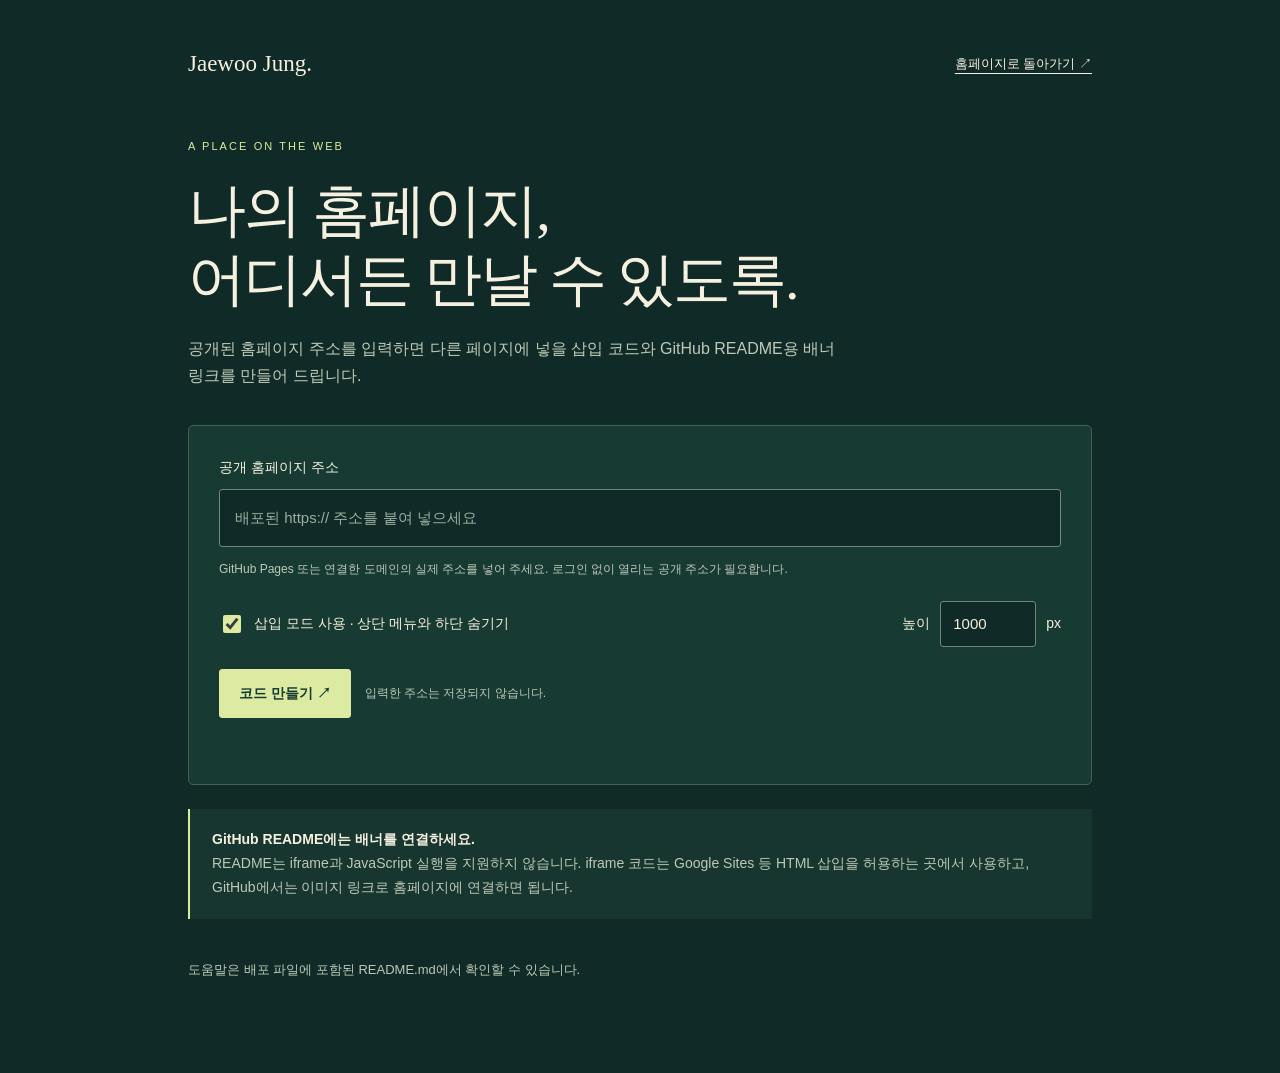
==== embed.html @ 0689e4d8 "Publish personal mathematics homepage" ====
<!doctype html>
<html lang="ko">
<head>
  <meta charset="utf-8">
  <meta name="viewport" content="width=device-width,initial-scale=1">
  <meta name="description" content="공개 홈페이지의 iframe 삽입 코드와 GitHub README 배너 링크를 만드는 도구">
  <meta name="robots" content="noindex">
  <title>홈페이지 연결하기 — Jaewoo Jung</title>
  <style>
    :root{color-scheme:dark;--bg:#102b27;--panel:#173a33;--cream:#f5f0df;--muted:#bdc9b8;--line:#476056;--accent:#dceba1;--ink:#173a33}
    *{box-sizing:border-box}body{margin:0;background:var(--bg);color:var(--cream);font-family:Arial,"Apple SD Gothic Neo","Malgun Gothic",sans-serif;line-height:1.7}a{color:inherit;text-underline-offset:5px}main{max-width:960px;margin:auto;padding:44px 28px 80px}.topline{display:flex;justify-content:space-between;gap:24px;align-items:center;padding-bottom:42px;font-size:13px}.wordmark{font-family:Georgia,serif;font-size:23px;text-decoration:none}.eyebrow{color:var(--accent);font-size:11px;letter-spacing:.19em;text-transform:uppercase}h1{font-family:Georgia,"Apple SD Gothic Neo",serif;font-size:clamp(34px,6vw,58px);font-weight:400;line-height:1.2;letter-spacing:-.035em;margin:20px 0}h2{font-size:19px;line-height:1.4;margin:0}p{margin:12px 0}.intro{color:var(--muted);max-width:650px;font-size:16px}form{margin:36px 0 24px;padding:30px;border:1px solid var(--line);background:var(--panel);border-radius:5px}label{font-size:14px;display:block;margin-bottom:9px}.url-input,input[type=number]{width:100%;border:1px solid #718578;border-radius:3px;padding:15px;color:var(--cream);background:#102b27;font:inherit;font-size:15px}.url-input::placeholder{color:#9cad9e}input:focus-visible,button:focus-visible,a:focus-visible,textarea:focus-visible{outline:3px solid var(--accent);outline-offset:4px}.hint{font-size:12px;color:var(--muted)}.options{display:flex;flex-wrap:wrap;gap:24px;align-items:center;margin:22px 0}.check{display:flex;gap:10px;align-items:center;flex:1;min-width:230px;margin:0}.check input{width:18px;height:18px;accent-color:var(--accent)}.height{display:flex;align-items:center;gap:10px;margin:0;white-space:nowrap}.height input{width:96px;padding:9px 12px}.buttons{display:flex;align-items:center;flex-wrap:wrap;gap:14px}button{border:1px solid var(--accent);border-radius:3px;background:var(--accent);color:var(--ink);padding:12px 19px;font:inherit;font-size:14px;font-weight:700;cursor:pointer}button:hover{filter:brightness(1.08)}button.secondary{background:transparent;color:var(--cream);border-color:var(--line)}.error{color:#ffcfb7;min-height:1.7em;margin:12px 0 0;font-size:14px}.notice{padding:19px 22px;border-left:2px solid var(--accent);font-size:14px;background:#17362f;color:var(--muted)}.notice strong{color:var(--cream)}.output{margin-top:30px;border-top:1px solid var(--line);padding-top:28px}.output-header{display:flex;justify-content:space-between;align-items:center;gap:16px;margin-bottom:14px}textarea{display:block;width:100%;resize:vertical;min-height:150px;background:#0c221e;border:1px solid var(--line);border-radius:3px;color:#dceba1;padding:18px;font:13px/1.75 ui-monospace,SFMono-Regular,Menlo,monospace;word-break:break-all}.status{color:var(--accent);font-size:13px;min-height:1.7em;margin:10px 0}.preview-wrap{margin-top:20px;background:var(--cream);border:1px solid var(--line);border-radius:5px;overflow:hidden}.preview-wrap iframe{width:100%;display:block;border:0}.back{margin-top:40px;font-size:13px;color:var(--muted)}[hidden]{display:none!important}@media(max-width:600px){main{padding:25px 18px 50px}.topline{padding-bottom:28px}form{padding:20px}.output-header{align-items:flex-start;flex-direction:column}.options{gap:18px}.output-header button{font-size:12px}.intro{font-size:14px}}
  </style>
</head>
<body>
  <main>
    <nav class="topline" aria-label="페이지 탐색"><a class="wordmark" href="./">Jaewoo Jung<span aria-hidden="true">.</span></a><a href="./">홈페이지로 돌아가기 ↗</a></nav>
    <p class="eyebrow">A place on the web</p>
    <h1>나의 홈페이지,<br>어디서든 만날 수 있도록.</h1>
    <p class="intro">공개된 홈페이지 주소를 입력하면 다른 페이지에 넣을 삽입 코드와 GitHub README용 배너 링크를 만들어 드립니다.</p>
    <form id="generator" novalidate>
      <label for="site-url">공개 홈페이지 주소</label>
      <input class="url-input" id="site-url" type="url" inputmode="url" autocomplete="url" placeholder="배포된 https:// 주소를 붙여 넣으세요" required aria-describedby="url-hint form-error">
      <p class="hint" id="url-hint">GitHub Pages 또는 연결한 도메인의 실제 주소를 넣어 주세요. 로그인 없이 열리는 공개 주소가 필요합니다.</p>
      <div class="options">
        <label class="check"><input id="embed-mode" type="checkbox" checked>삽입 모드 사용 · 상단 메뉴와 하단 숨기기</label>
        <label class="height" for="frame-height">높이 <input id="frame-height" type="number" min="480" max="2400" step="20" value="1000" inputmode="numeric"> px</label>
      </div>
      <div class="buttons"><button type="submit">코드 만들기 <span aria-hidden="true">↗</span></button><span class="hint">입력한 주소는 저장되지 않습니다.</span></div>
      <p class="error" id="form-error" role="alert"></p>
    </form>
    <aside class="notice"><strong>GitHub README에는 배너를 연결하세요.</strong><br>README는 iframe과 JavaScript 실행을 지원하지 않습니다. iframe 코드는 Google Sites 등 HTML 삽입을 허용하는 곳에서 사용하고, GitHub에서는 이미지 링크로 홈페이지에 연결하면 됩니다.</aside>
    <section id="results" hidden aria-label="생성된 삽입 코드">
      <div class="output">
        <div class="output-header"><h2>01 / 다른 페이지에 삽입</h2><button type="button" class="secondary" data-copy="iframe-code">iframe 코드 복사</button></div>
        <label for="iframe-code" class="hint">부모 페이지 너비에 맞춰 조절됩니다. 내용이 길면 프레임 안에서 스크롤할 수 있습니다.</label>
        <textarea id="iframe-code" readonly spellcheck="false"></textarea>
      </div>
      <div class="output">
        <div class="output-header"><h2>02 / GitHub README에 연결</h2><button type="button" class="secondary" data-copy="readme-code">README 코드 복사</button></div>
        <label for="readme-code" class="hint">홈페이지의 github-banner.svg 이미지를 사용합니다. 배너를 누르면 홈페이지가 열립니다.</label>
        <textarea id="readme-code" readonly spellcheck="false"></textarea>
      </div>
      <p id="copy-status" class="status" role="status" aria-live="polite"></p>
      <div class="buttons"><button id="show-preview" type="button" class="secondary" aria-expanded="false" aria-controls="preview-wrap">미리 보기 열기</button><span class="hint">버튼을 누르면 입력한 외부 홈페이지를 불러옵니다.</span></div>
      <div id="preview-wrap" class="preview-wrap" hidden><iframe id="preview" title="입력한 홈페이지 미리 보기" referrerpolicy="strict-origin-when-cross-origin" sandbox="allow-scripts allow-same-origin allow-popups allow-popups-to-escape-sandbox"></iframe></div>
    </section>
    <p class="back">도움말은 배포 파일에 포함된 README.md에서 확인할 수 있습니다.</p>
    <noscript><p class="notice">이 도구는 코드를 만들기 위해 JavaScript가 필요합니다. README.md의 예시를 직접 수정해 사용할 수도 있습니다.</p></noscript>
  </main>
  <script>
    (() => {
      'use strict';
      const form = document.getElementById('generator');
      const urlInput = document.getElementById('site-url');
      const modeInput = document.getElementById('embed-mode');
      const heightInput = document.getElementById('frame-height');
      const error = document.getElementById('form-error');
      const results = document.getElementById('results');
      const previewWrap = document.getElementById('preview-wrap');
      const preview = document.getElementById('preview');
      const previewButton = document.getElementById('show-preview');
      const copyStatus = document.getElementById('copy-status');
      let preparedUrl = '';
      let preparedHeight = 1000;

      const escapeAttribute = (value) => value.replace(/&/g, '&amp;').replace(/"/g, '&quot;').replace(/</g, '&lt;').replace(/>/g, '&gt;');

      function resetPreview() {
        preview.removeAttribute('src');
        previewWrap.hidden = true;
        previewButton.textContent = '미리 보기 열기';
        previewButton.setAttribute('aria-expanded', 'false');
      }

      form.addEventListener('input', () => {
        results.hidden = true;
        error.textContent = '';
        urlInput.removeAttribute('aria-invalid');
        heightInput.removeAttribute('aria-invalid');
        preparedUrl = '';
        resetPreview();
      });

      form.addEventListener('submit', (event) => {
        event.preventDefault();
        resetPreview();
        results.hidden = true;
        error.textContent = '';
        copyStatus.textContent = '';
        let homepage;
        try {
          homepage = new URL(urlInput.value.trim());
          if (homepage.protocol !== 'https:' || !homepage.hostname || homepage.username || homepage.password) throw new Error('invalid');
        } catch {
          error.textContent = 'https://로 시작하는 올바른 공개 홈페이지 주소를 입력해 주세요.';
          urlInput.setAttribute('aria-invalid', 'true');
          urlInput.focus();
          return;
        }
        const height = Number(heightInput.value);
        if (!Number.isInteger(height) || height < 480 || height > 2400) {
          error.textContent = '높이는 480~2400 사이의 정수로 입력해 주세요.';
          heightInput.setAttribute('aria-invalid', 'true');
          heightInput.focus();
          return;
        }
        // GitHub project URLs are commonly pasted without their final slash.
        if (!homepage.pathname.endsWith('/') && !homepage.pathname.split('/').pop().includes('.')) homepage.pathname += '/';
        homepage.hash = '';
        homepage.searchParams.delete('embed');
        const framed = new URL(homepage.href);
        if (modeInput.checked) framed.searchParams.set('embed', '1');
        const banner = new URL('./github-banner.svg', homepage);
        const iframeCode = '<iframe\n  src="' + escapeAttribute(framed.href) + '"\n  title="Jaewoo Jung — 개인 홈페이지"\n  width="100%"\n  height="' + height + '"\n  loading="lazy"\n  referrerpolicy="strict-origin-when-cross-origin"\n  style="display:block;border:0;border-radius:12px;"\n></iframe>';
        document.getElementById('iframe-code').value = iframeCode;
        document.getElementById('readme-code').value = '[![Jaewoo Jung — Homepage](<' + banner.href + '>)](<' + homepage.href + '>)';
        preparedUrl = framed.href;
        preparedHeight = height;
        results.hidden = false;
        urlInput.removeAttribute('aria-invalid');
        heightInput.removeAttribute('aria-invalid');
        copyStatus.textContent = '코드가 준비되었습니다. 필요한 코드를 복사하세요.';
      });

      document.querySelectorAll('[data-copy]').forEach((button) => {
        button.addEventListener('click', async () => {
          const field = document.getElementById(button.dataset.copy);
          try {
            if (!navigator.clipboard || !window.isSecureContext) throw new Error('clipboard unavailable');
            await navigator.clipboard.writeText(field.value);
            copyStatus.textContent = '복사했습니다.';
          } catch {
            field.focus();
            field.select();
            copyStatus.textContent = '코드를 선택했습니다. Ctrl+C 또는 ⌘C로 복사해 주세요.';
          }
        });
      });

      previewButton.addEventListener('click', () => {
        if (!preparedUrl) return;
        if (!previewWrap.hidden) {
          resetPreview();
          return;
        }
        preview.src = preparedUrl;
        preview.height = String(preparedHeight);
        previewWrap.hidden = false;
        previewButton.textContent = '미리 보기 닫기';
        previewButton.setAttribute('aria-expanded', 'true');
      });
    })();
  </script>
</body>
</html>
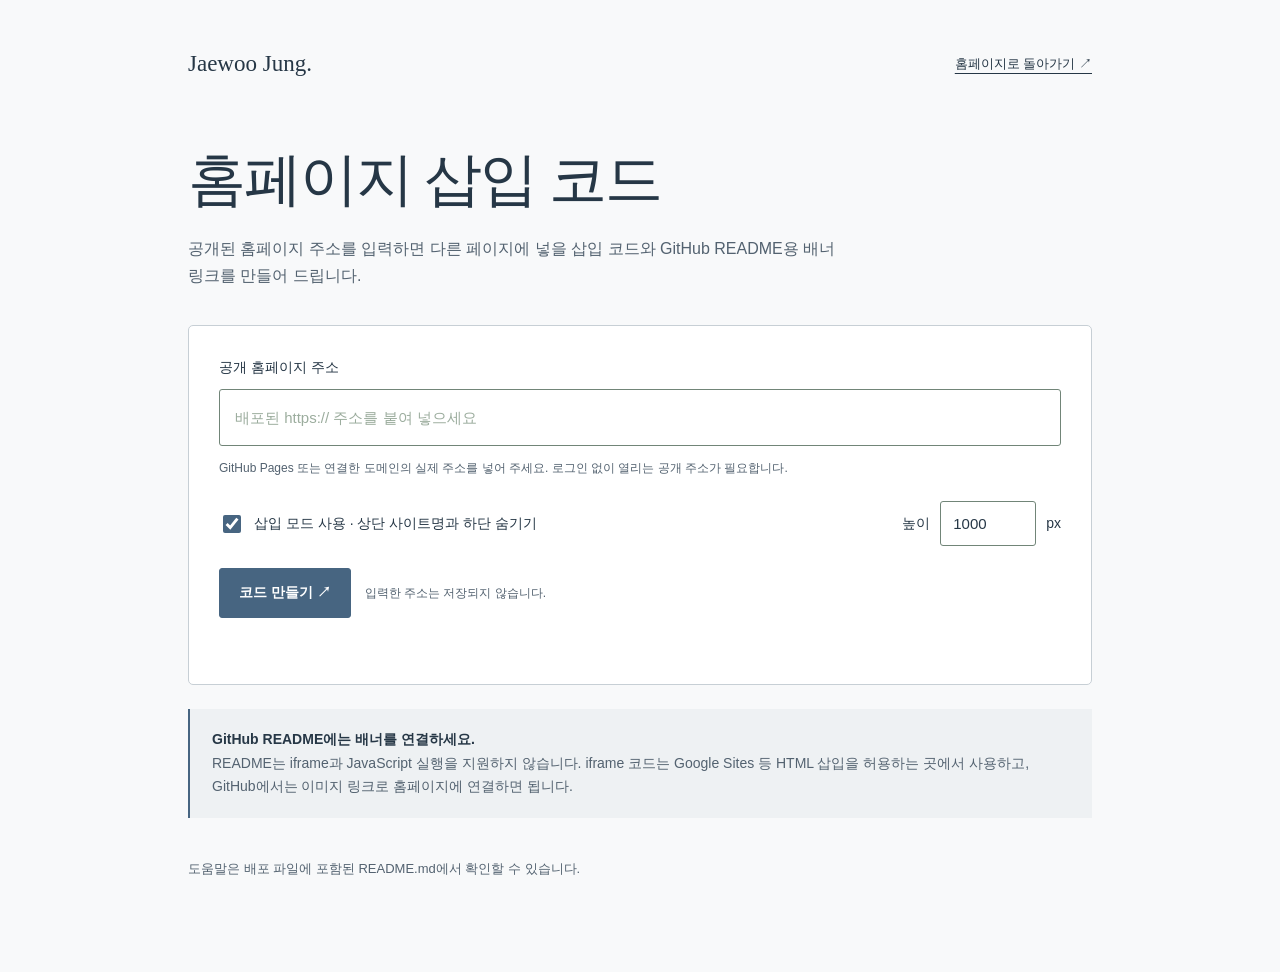
==== commit f7149968: "Restore original Google Sites layout and content" ====
--- a/embed.html
+++ b/embed.html
@@ -7,22 +7,22 @@
   <meta name="robots" content="noindex">
   <title>홈페이지 연결하기 — Jaewoo Jung</title>
   <style>
-    :root{color-scheme:dark;--bg:#102b27;--panel:#173a33;--cream:#f5f0df;--muted:#bdc9b8;--line:#476056;--accent:#dceba1;--ink:#173a33}
-    *{box-sizing:border-box}body{margin:0;background:var(--bg);color:var(--cream);font-family:Arial,"Apple SD Gothic Neo","Malgun Gothic",sans-serif;line-height:1.7}a{color:inherit;text-underline-offset:5px}main{max-width:960px;margin:auto;padding:44px 28px 80px}.topline{display:flex;justify-content:space-between;gap:24px;align-items:center;padding-bottom:42px;font-size:13px}.wordmark{font-family:Georgia,serif;font-size:23px;text-decoration:none}.eyebrow{color:var(--accent);font-size:11px;letter-spacing:.19em;text-transform:uppercase}h1{font-family:Georgia,"Apple SD Gothic Neo",serif;font-size:clamp(34px,6vw,58px);font-weight:400;line-height:1.2;letter-spacing:-.035em;margin:20px 0}h2{font-size:19px;line-height:1.4;margin:0}p{margin:12px 0}.intro{color:var(--muted);max-width:650px;font-size:16px}form{margin:36px 0 24px;padding:30px;border:1px solid var(--line);background:var(--panel);border-radius:5px}label{font-size:14px;display:block;margin-bottom:9px}.url-input,input[type=number]{width:100%;border:1px solid #718578;border-radius:3px;padding:15px;color:var(--cream);background:#102b27;font:inherit;font-size:15px}.url-input::placeholder{color:#9cad9e}input:focus-visible,button:focus-visible,a:focus-visible,textarea:focus-visible{outline:3px solid var(--accent);outline-offset:4px}.hint{font-size:12px;color:var(--muted)}.options{display:flex;flex-wrap:wrap;gap:24px;align-items:center;margin:22px 0}.check{display:flex;gap:10px;align-items:center;flex:1;min-width:230px;margin:0}.check input{width:18px;height:18px;accent-color:var(--accent)}.height{display:flex;align-items:center;gap:10px;margin:0;white-space:nowrap}.height input{width:96px;padding:9px 12px}.buttons{display:flex;align-items:center;flex-wrap:wrap;gap:14px}button{border:1px solid var(--accent);border-radius:3px;background:var(--accent);color:var(--ink);padding:12px 19px;font:inherit;font-size:14px;font-weight:700;cursor:pointer}button:hover{filter:brightness(1.08)}button.secondary{background:transparent;color:var(--cream);border-color:var(--line)}.error{color:#ffcfb7;min-height:1.7em;margin:12px 0 0;font-size:14px}.notice{padding:19px 22px;border-left:2px solid var(--accent);font-size:14px;background:#17362f;color:var(--muted)}.notice strong{color:var(--cream)}.output{margin-top:30px;border-top:1px solid var(--line);padding-top:28px}.output-header{display:flex;justify-content:space-between;align-items:center;gap:16px;margin-bottom:14px}textarea{display:block;width:100%;resize:vertical;min-height:150px;background:#0c221e;border:1px solid var(--line);border-radius:3px;color:#dceba1;padding:18px;font:13px/1.75 ui-monospace,SFMono-Regular,Menlo,monospace;word-break:break-all}.status{color:var(--accent);font-size:13px;min-height:1.7em;margin:10px 0}.preview-wrap{margin-top:20px;background:var(--cream);border:1px solid var(--line);border-radius:5px;overflow:hidden}.preview-wrap iframe{width:100%;display:block;border:0}.back{margin-top:40px;font-size:13px;color:var(--muted)}[hidden]{display:none!important}@media(max-width:600px){main{padding:25px 18px 50px}.topline{padding-bottom:28px}form{padding:20px}.output-header{align-items:flex-start;flex-direction:column}.options{gap:18px}.output-header button{font-size:12px}.intro{font-size:14px}}
+    :root{color-scheme:light;--bg:#f8f9fa;--panel:#fff;--cream:#263746;--muted:#536270;--line:#c7cfd5;--accent:#476581;--ink:#fff}
+    *{box-sizing:border-box}body{margin:0;background:var(--bg);color:var(--cream);font-family:Arial,"Apple SD Gothic Neo","Malgun Gothic",sans-serif;line-height:1.7}a{color:inherit;text-underline-offset:5px}main{max-width:960px;margin:auto;padding:44px 28px 80px}.topline{display:flex;justify-content:space-between;gap:24px;align-items:center;padding-bottom:42px;font-size:13px}.wordmark{font-family:Georgia,serif;font-size:23px;text-decoration:none}.eyebrow{color:var(--accent);font-size:11px;letter-spacing:.19em;text-transform:uppercase}h1{font-family:Georgia,"Apple SD Gothic Neo",serif;font-size:clamp(34px,6vw,58px);font-weight:400;line-height:1.2;letter-spacing:-.035em;margin:20px 0}h2{font-size:19px;line-height:1.4;margin:0}p{margin:12px 0}.intro{color:var(--muted);max-width:650px;font-size:16px}form{margin:36px 0 24px;padding:30px;border:1px solid var(--line);background:var(--panel);border-radius:5px}label{font-size:14px;display:block;margin-bottom:9px}.url-input,input[type=number]{width:100%;border:1px solid #718578;border-radius:3px;padding:15px;color:var(--cream);background:#fff;font:inherit;font-size:15px}.url-input::placeholder{color:#9cad9e}input:focus-visible,button:focus-visible,a:focus-visible,textarea:focus-visible{outline:3px solid var(--accent);outline-offset:4px}.hint{font-size:12px;color:var(--muted)}.options{display:flex;flex-wrap:wrap;gap:24px;align-items:center;margin:22px 0}.check{display:flex;gap:10px;align-items:center;flex:1;min-width:230px;margin:0}.check input{width:18px;height:18px;accent-color:var(--accent)}.height{display:flex;align-items:center;gap:10px;margin:0;white-space:nowrap}.height input{width:96px;padding:9px 12px}.buttons{display:flex;align-items:center;flex-wrap:wrap;gap:14px}button{border:1px solid var(--accent);border-radius:3px;background:var(--accent);color:var(--ink);padding:12px 19px;font:inherit;font-size:14px;font-weight:700;cursor:pointer}button:hover{filter:brightness(1.08)}button.secondary{background:transparent;color:var(--cream);border-color:var(--line)}.error{color:#a51e1e;min-height:1.7em;margin:12px 0 0;font-size:14px}.notice{padding:19px 22px;border-left:2px solid var(--accent);font-size:14px;background:#eef1f3;color:var(--muted)}.notice strong{color:var(--cream)}.output{margin-top:30px;border-top:1px solid var(--line);padding-top:28px}.output-header{display:flex;justify-content:space-between;align-items:center;gap:16px;margin-bottom:14px}textarea{display:block;width:100%;resize:vertical;min-height:150px;background:#fff;border:1px solid var(--line);border-radius:3px;color:#263746;padding:18px;font:13px/1.75 ui-monospace,SFMono-Regular,Menlo,monospace;word-break:break-all}.status{color:var(--accent);font-size:13px;min-height:1.7em;margin:10px 0}.preview-wrap{margin-top:20px;background:var(--cream);border:1px solid var(--line);border-radius:5px;overflow:hidden}.preview-wrap iframe{width:100%;display:block;border:0}.back{margin-top:40px;font-size:13px;color:var(--muted)}[hidden]{display:none!important}@media(max-width:600px){main{padding:25px 18px 50px}.topline{padding-bottom:28px}form{padding:20px}.output-header{align-items:flex-start;flex-direction:column}.options{gap:18px}.output-header button{font-size:12px}.intro{font-size:14px}}
   </style>
 </head>
 <body>
   <main>
     <nav class="topline" aria-label="페이지 탐색"><a class="wordmark" href="./">Jaewoo Jung<span aria-hidden="true">.</span></a><a href="./">홈페이지로 돌아가기 ↗</a></nav>
-    <p class="eyebrow">A place on the web</p>
-    <h1>나의 홈페이지,<br>어디서든 만날 수 있도록.</h1>
+    
+    <h1>홈페이지 삽입 코드</h1>
     <p class="intro">공개된 홈페이지 주소를 입력하면 다른 페이지에 넣을 삽입 코드와 GitHub README용 배너 링크를 만들어 드립니다.</p>
     <form id="generator" novalidate>
       <label for="site-url">공개 홈페이지 주소</label>
       <input class="url-input" id="site-url" type="url" inputmode="url" autocomplete="url" placeholder="배포된 https:// 주소를 붙여 넣으세요" required aria-describedby="url-hint form-error">
       <p class="hint" id="url-hint">GitHub Pages 또는 연결한 도메인의 실제 주소를 넣어 주세요. 로그인 없이 열리는 공개 주소가 필요합니다.</p>
       <div class="options">
-        <label class="check"><input id="embed-mode" type="checkbox" checked>삽입 모드 사용 · 상단 메뉴와 하단 숨기기</label>
+        <label class="check"><input id="embed-mode" type="checkbox" checked>삽입 모드 사용 · 상단 사이트명과 하단 숨기기</label>
         <label class="height" for="frame-height">높이 <input id="frame-height" type="number" min="480" max="2400" step="20" value="1000" inputmode="numeric"> px</label>
       </div>
       <div class="buttons"><button type="submit">코드 만들기 <span aria-hidden="true">↗</span></button><span class="hint">입력한 주소는 저장되지 않습니다.</span></div>
